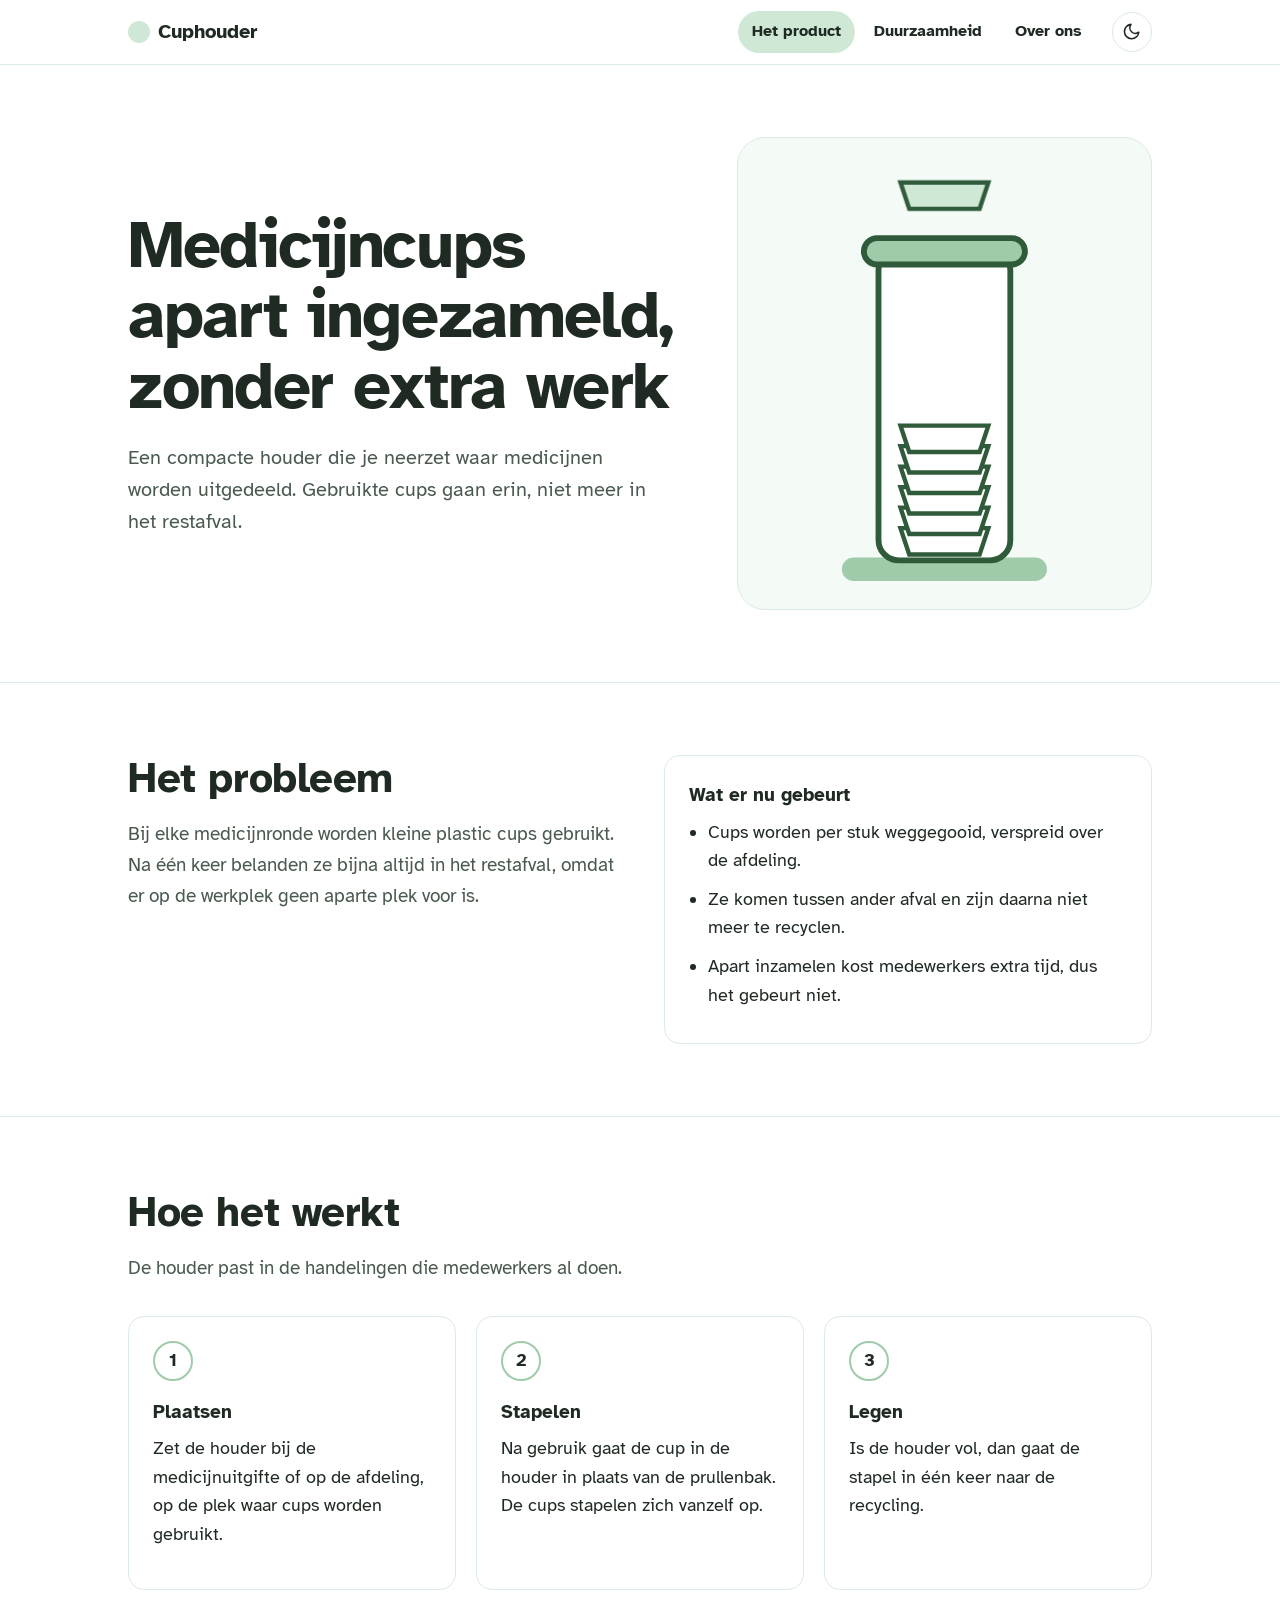
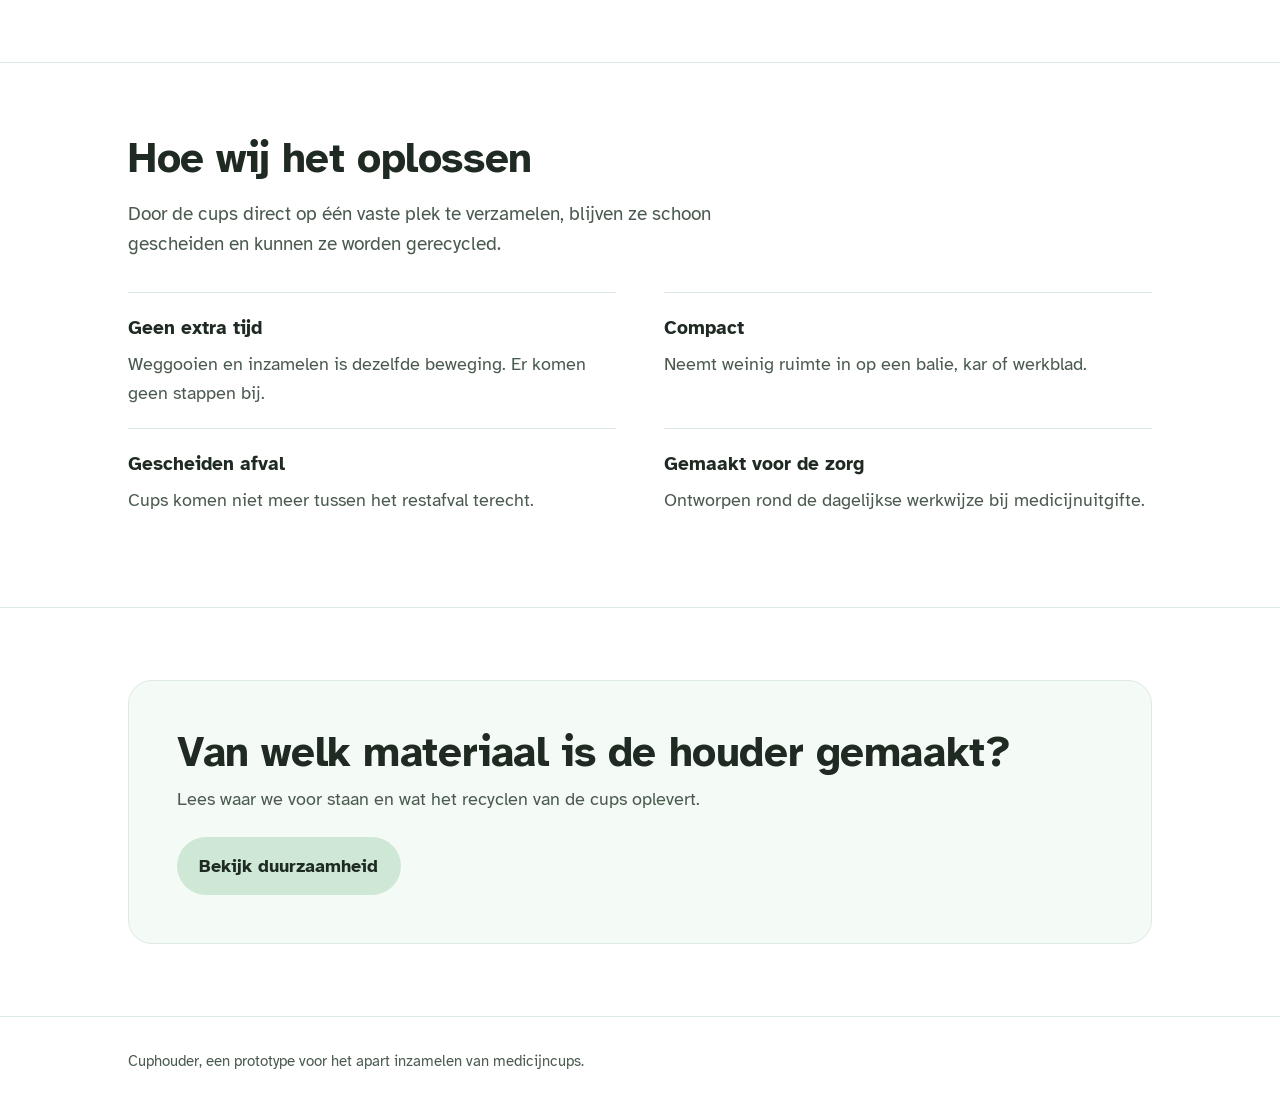
==== index.html @ b2f68a4e "eerste versie website" ====
<!DOCTYPE html>
<html lang="nl">
<head>
  <meta charset="utf-8">
  <meta name="viewport" content="width=device-width, initial-scale=1, viewport-fit=cover">
  <meta name="description" content="Medicijncups apart inzamelen met een compacte houder, zonder extra werk voor zorgmedewerkers.">
  <title>Het product – Cuphouder</title>
  <link rel="icon" href="data:image/svg+xml,<svg xmlns='http://www.w3.org/2000/svg' viewBox='0 0 100 100'><circle cx='50' cy='50' r='45' fill='%23CFE8D5'/></svg>">
  <link rel="preconnect" href="https://fonts.googleapis.com">
  <link rel="preconnect" href="https://fonts.gstatic.com" crossorigin>
  <link href="https://fonts.googleapis.com/css2?family=Atkinson+Hyperlegible:wght@400;700&display=swap" rel="stylesheet">
  <link rel="stylesheet" href="css/style.css">
  <script src="js/theme.js"></script>
</head>
<body>

<header>
  <div class="wrap bar">
    <a class="logo" href="index.html"><span aria-hidden="true"></span>Cuphouder</a>
    <nav id="hoofdmenu" aria-label="Hoofdmenu">
      <a href="index.html" aria-current="page">Het product</a>
      <a href="duurzaamheid.html">Duurzaamheid</a>
      <a href="over-ons.html">Over ons</a>
    </nav>
    <button class="mode" type="button" aria-label="Donkere modus aanzetten">
      <svg class="moon" viewBox="0 0 24 24" fill="none" stroke="currentColor" stroke-width="2" stroke-linecap="round" stroke-linejoin="round" aria-hidden="true"><path d="M21 12.8A9 9 0 1 1 11.2 3a7 7 0 0 0 9.8 9.8z"/></svg>
      <svg class="sun" viewBox="0 0 24 24" fill="none" stroke="currentColor" stroke-width="2" stroke-linecap="round" aria-hidden="true"><circle cx="12" cy="12" r="4.5"/><path d="M12 2v2M12 20v2M4.9 4.9l1.4 1.4M17.7 17.7l1.4 1.4M2 12h2M20 12h2M4.9 19.1l1.4-1.4M17.7 6.3l1.4-1.4"/></svg>
    </button>
    <button class="burger" type="button" aria-label="Menu openen" aria-expanded="false" aria-controls="hoofdmenu">
      <svg class="open" viewBox="0 0 24 24" fill="none" stroke="currentColor" stroke-width="2" stroke-linecap="round" aria-hidden="true"><path d="M4 7h16M4 12h16M4 17h16"/></svg>
      <svg class="close" viewBox="0 0 24 24" fill="none" stroke="currentColor" stroke-width="2" stroke-linecap="round" aria-hidden="true"><path d="M6 6l12 12M18 6L6 18"/></svg>
    </button>
  </div>
</header>

<main>
  <div class="hero">
    <div class="wrap">
      <div>
        <h1>Medicijncups apart ingezameld, zonder extra werk</h1>
        <p>Een compacte houder die je neerzet waar medicijnen worden uitgedeeld. Gebruikte cups gaan erin, niet meer in het restafval.</p>
      </div>
      <svg viewBox="0 0 260 300" role="img" aria-label="Illustratie van de cuphouder met gestapelde medicijncups">
        <rect x="60" y="270" width="140" height="16" rx="8" fill="#9FCBAA"/>
        <rect x="85" y="60" width="90" height="212" rx="14" fill="#fff" stroke="#2f5b3a" stroke-width="4"/>
        <rect x="75" y="52" width="110" height="18" rx="9" fill="#9FCBAA" stroke="#2f5b3a" stroke-width="4"/>
        <g fill="#fff" stroke="#2f5b3a" stroke-width="3">
          <path d="M100 250 h60 l-6 18 h-48 z"/>
          <path d="M100 236 h60 l-6 18 h-48 z"/>
          <path d="M100 222 h60 l-6 18 h-48 z"/>
          <path d="M100 208 h60 l-6 18 h-48 z"/>
          <path d="M100 194 h60 l-6 18 h-48 z"/>
          <path d="M100 180 h60 l-6 18 h-48 z"/>
        </g>
        <g class="drop" fill="#CFE8D5" stroke="#2f5b3a" stroke-width="3">
          <path d="M100 14 h60 l-6 18 h-48 z"/>
        </g>
      </svg>
    </div>
  </div>

  <section id="probleem">
    <div class="wrap split">
      <div>
        <h2>Het probleem</h2>
        <p class="lead">Bij elke medicijnronde worden kleine plastic cups gebruikt. Na één keer belanden ze bijna altijd in het restafval, omdat er op de werkplek geen aparte plek voor is.</p>
      </div>
      <div class="bin">
        <h3>Wat er nu gebeurt</h3>
        <ul>
          <li>Cups worden per stuk weggegooid, verspreid over de afdeling.</li>
          <li>Ze komen tussen ander afval en zijn daarna niet meer te recyclen.</li>
          <li>Apart inzamelen kost medewerkers extra tijd, dus het gebeurt niet.</li>
        </ul>
      </div>
    </div>
  </section>

  <section id="hoe-het-werkt">
    <div class="wrap">
      <h2>Hoe het werkt</h2>
      <p class="lead">De houder past in de handelingen die medewerkers al doen.</p>
      <ol class="steps">
        <li><div class="num">1</div><h3>Plaatsen</h3><p>Zet de houder bij de medicijnuitgifte of op de afdeling, op de plek waar cups worden gebruikt.</p></li>
        <li><div class="num">2</div><h3>Stapelen</h3><p>Na gebruik gaat de cup in de houder in plaats van de prullenbak. De cups stapelen zich vanzelf op.</p></li>
        <li><div class="num">3</div><h3>Legen</h3><p>Is de houder vol, dan gaat de stapel in één keer naar de recycling.</p></li>
      </ol>
    </div>
  </section>

  <section id="oplossing">
    <div class="wrap">
      <h2>Hoe wij het oplossen</h2>
      <p class="lead">Door de cups direct op één vaste plek te verzamelen, blijven ze schoon gescheiden en kunnen ze worden gerecycled.</p>
      <div class="benefits">
        <div><h3>Geen extra tijd</h3><p>Weggooien en inzamelen is dezelfde beweging. Er komen geen stappen bij.</p></div>
        <div><h3>Compact</h3><p>Neemt weinig ruimte in op een balie, kar of werkblad.</p></div>
        <div><h3>Gescheiden afval</h3><p>Cups komen niet meer tussen het restafval terecht.</p></div>
        <div><h3>Gemaakt voor de zorg</h3><p>Ontworpen rond de dagelijkse werkwijze bij medicijnuitgifte.</p></div>
      </div>
    </div>
  </section>

  <section>
    <div class="wrap">
      <div class="cta-box">
        <h2>Van welk materiaal is de houder gemaakt?</h2>
        <p>Lees waar we voor staan en wat het recyclen van de cups oplevert.</p>
        <a class="btn" href="duurzaamheid.html">Bekijk duurzaamheid</a>
      </div>
    </div>
  </section>
</main>

<footer>
  <div class="wrap">Cuphouder, een prototype voor het apart inzamelen van medicijncups.</div>
</footer>

<script src="js/main.js" defer></script>
</body>
</html>
---- css/style.css ----
/* ==========================================================
   Cuphouder – stylesheet
   ========================================================== */

:root{
  --green:#CFE8D5; --green-deep:#9FCBAA; --soft:#F4FAF5;
  --bg:#FFFFFF; --text:#1f2a22; --muted:#4a5a4e; --line:#DCEBDF; --panel:#FFFFFF;
  color-scheme:light;
  box-sizing:border-box;
  padding-top:env(safe-area-inset-top,0px);
  padding-bottom:env(safe-area-inset-bottom,0px);
}
:root[data-mode="dark"]{color-scheme:dark;--bg:#141816;--text:#EEF3EF;--muted:#b5c2b8;--line:#2c3a30;--panel:#1b211d;--soft:#1b211d}
*,*::before,*::after{box-sizing:inherit}
html{scroll-padding-top:env(safe-area-inset-top,0px);-webkit-text-size-adjust:100%}
body{margin:0;background:var(--bg);color:var(--text);
  font-family:"Atkinson Hyperlegible",system-ui,-apple-system,"Segoe UI",Arial,sans-serif;
  font-size:clamp(1rem,.95rem + .3vw,1.125rem);line-height:1.6}
h1,h2,h3{hyphens:auto;overflow-wrap:break-word}
img,svg{max-width:100%}
a{color:inherit}
:focus-visible{outline:3px solid var(--green-deep);outline-offset:3px;border-radius:6px}
.wrap{max-width:68rem;margin:0 auto;padding:0 clamp(1rem,4vw,2rem)}

/* header */
header{position:sticky;top:env(safe-area-inset-top,0px);z-index:5;background:var(--bg);border-bottom:1px solid var(--line)}
.bar{display:flex;align-items:center;justify-content:space-between;gap:1rem;min-height:4rem}
.logo{font-weight:700;font-size:1.25rem;text-decoration:none;display:flex;align-items:center;gap:.5rem;white-space:nowrap}
.logo span{display:inline-block;width:1.4rem;height:1.4rem;border-radius:50%;background:var(--green)}
nav{display:flex;gap:.25rem}
nav a{text-decoration:none;padding:.5rem .9rem;border-radius:999px;font-weight:700;font-size:1rem;white-space:nowrap}
nav a:hover{background:var(--soft)}
nav a[aria-current="page"]{background:var(--green);color:#1f2a22}
.mode{flex:none;width:2.5rem;height:2.5rem;border-radius:50%;border:1px solid var(--line);background:var(--bg);color:var(--text);display:grid;place-items:center;cursor:pointer;padding:0}
.mode:hover{background:var(--soft)}
.mode svg{width:1.2rem;height:1.2rem}
.mode .sun{display:none}
:root[data-mode="dark"] .mode .sun{display:block}
:root[data-mode="dark"] .mode .moon{display:none}
nav{margin-left:auto}

/* hero: wit, groen als accent */
.hero{background:var(--bg);border-bottom:1px solid var(--line)}
.hero .wrap{display:grid;grid-template-columns:1.15fr .85fr;gap:clamp(1.5rem,4vw,3rem);align-items:center;padding-top:clamp(2.5rem,6vw,4.5rem);padding-bottom:clamp(2.5rem,6vw,4.5rem)}
.hero h1{font-size:clamp(2.1rem,5.5vw,4.2rem);line-height:1.05;margin:0 0 1.25rem;letter-spacing:-.02em;max-width:14ch}
.hero p{max-width:34rem;margin:0;font-size:clamp(1.05rem,1rem + .4vw,1.25rem);color:var(--muted)}
.hero .hero-simple{grid-template-columns:1fr}
.hero svg{display:block;width:100%;height:auto;background:var(--soft);border:1px solid var(--line);border-radius:1.75rem;padding:1.5rem 1rem .5rem}

section{padding:clamp(3rem,7vw,4.5rem) 0}
section + section{border-top:1px solid var(--line)}
h2{font-size:clamp(1.6rem,3.5vw,2.6rem);line-height:1.15;margin:0 0 1rem;letter-spacing:-.01em}
h3{font-size:1.2rem;margin:0 0 .4rem}
p{margin:0 0 1rem}
.lead{max-width:40rem;color:var(--muted);font-size:clamp(1.05rem,1rem + .3vw,1.2rem)}

/* probleem */
.split{display:grid;grid-template-columns:1fr 1fr;gap:clamp(1.5rem,4vw,3rem);align-items:start}
.bin{border:1px solid var(--line);border-radius:1rem;padding:1.5rem;background:var(--panel)}
.bin ul{margin:0;padding-left:1.2rem}
.bin li{margin-bottom:.6rem}

/* stappen */
.steps{list-style:none;margin:2rem 0 0;padding:0;display:grid;grid-template-columns:repeat(3,1fr);gap:1.25rem}
.steps li{padding:1.5rem;border:1px solid var(--line);border-radius:1rem;background:var(--panel)}
.num{display:inline-grid;place-items:center;width:2.5rem;height:2.5rem;border-radius:50%;background:var(--bg);border:2px solid var(--green-deep);color:var(--text);font-weight:700;margin-bottom:1rem}

/* voordelen */
.benefits{display:grid;grid-template-columns:repeat(2,1fr);gap:0 3rem;margin-top:2rem}
.benefits div{padding:1.25rem 0;border-top:1px solid var(--line)}
.benefits p{color:var(--muted);margin:0}

.cta-box{background:var(--soft);border:1px solid var(--line);color:var(--text);border-radius:1.5rem;padding:clamp(1.75rem,5vw,3rem)}
.cta-box h2{margin-bottom:.5rem}
.cta-box p{color:var(--muted);max-width:36rem}
.btn{display:inline-block;background:var(--green);color:#1f2a22;text-decoration:none;font-weight:700;padding:.9rem 1.4rem;border-radius:999px;margin-top:.5rem}

/* duurzaamheid */
.stats{display:grid;grid-template-columns:repeat(3,1fr);gap:1.25rem;margin-top:2rem}
.stat{border:1px solid var(--line);border-radius:1rem;padding:1.5rem;background:var(--panel)}
.stat b{display:block;font-size:clamp(1.8rem,4vw,2.4rem);line-height:1.1;margin-bottom:.3rem}
.stat span{color:var(--muted)}
.todo{background:#fff6c7;color:#1f2a22;padding:0 .3rem;border-radius:4px}
.photo{border:2px dashed var(--green-deep);border-radius:1rem;min-height:clamp(12rem,30vw,16rem);display:grid;place-items:center;color:var(--muted);background:var(--soft);text-align:center;padding:1rem}

/* over ons */
.team{display:grid;grid-template-columns:repeat(auto-fill,minmax(min(100%,12rem),1fr));gap:1.25rem;margin-top:2rem}
.member{background:var(--panel);border:1px solid var(--line);border-radius:1rem;padding:1.5rem;text-align:center}
.avatar{width:4.5rem;height:4.5rem;border-radius:50%;background:var(--soft);border:2px solid var(--green-deep);display:grid;place-items:center;font-weight:700;font-size:1.5rem;color:var(--text);margin:0 auto 1rem}
.member h3{margin:0}
.member p{margin:.2rem 0 0;color:var(--muted)}

footer{padding:2rem 0;font-size:.95rem;color:var(--muted);border-top:1px solid var(--line)}

/* tablet (iPad) */
@media (max-width:1024px){
  .stats{grid-template-columns:repeat(3,1fr)}
  .benefits{gap:0 2rem}
}
/* tablet staand en kleiner */
@media (max-width:820px){
  .hero .wrap,.split{grid-template-columns:1fr}
  .hero svg{max-width:300px}
  .steps{grid-template-columns:1fr}
  .stats{grid-template-columns:1fr 1fr}
}
/* telefoon */
.burger{display:none}
@media (max-width:760px){
  .bar{flex-wrap:wrap;gap:0 .5rem}
  .mode{margin-left:auto}
  .burger{display:grid;flex:none;width:2.5rem;height:2.5rem;border-radius:50%;border:1px solid var(--line);background:var(--bg);color:var(--text);place-items:center;cursor:pointer;padding:0}
  .burger svg{width:1.3rem;height:1.3rem}
  .burger .close{display:none}
  .burger[aria-expanded="true"] .open{display:none}
  .burger[aria-expanded="true"] .close{display:block}
  nav{order:3;width:100%;margin:0;flex-direction:column;gap:.25rem;padding:.5rem 0 1rem;display:none}
  nav.is-open{display:flex}
  nav a{padding:.8rem 1rem;border-radius:.75rem;font-size:1.05rem}
}
@media (max-width:600px){
  .benefits,.stats{grid-template-columns:1fr}
  .hero svg{max-width:240px;margin:0 auto}
  .btn{display:block;text-align:center}
}
@media (prefers-reduced-motion:no-preference){
  .drop{animation:drop 2.4s ease-in 0.4s 1 both}
  @keyframes drop{0%{transform:translateY(-40px);opacity:0}30%{opacity:1}100%{transform:translateY(0);opacity:1}}
}
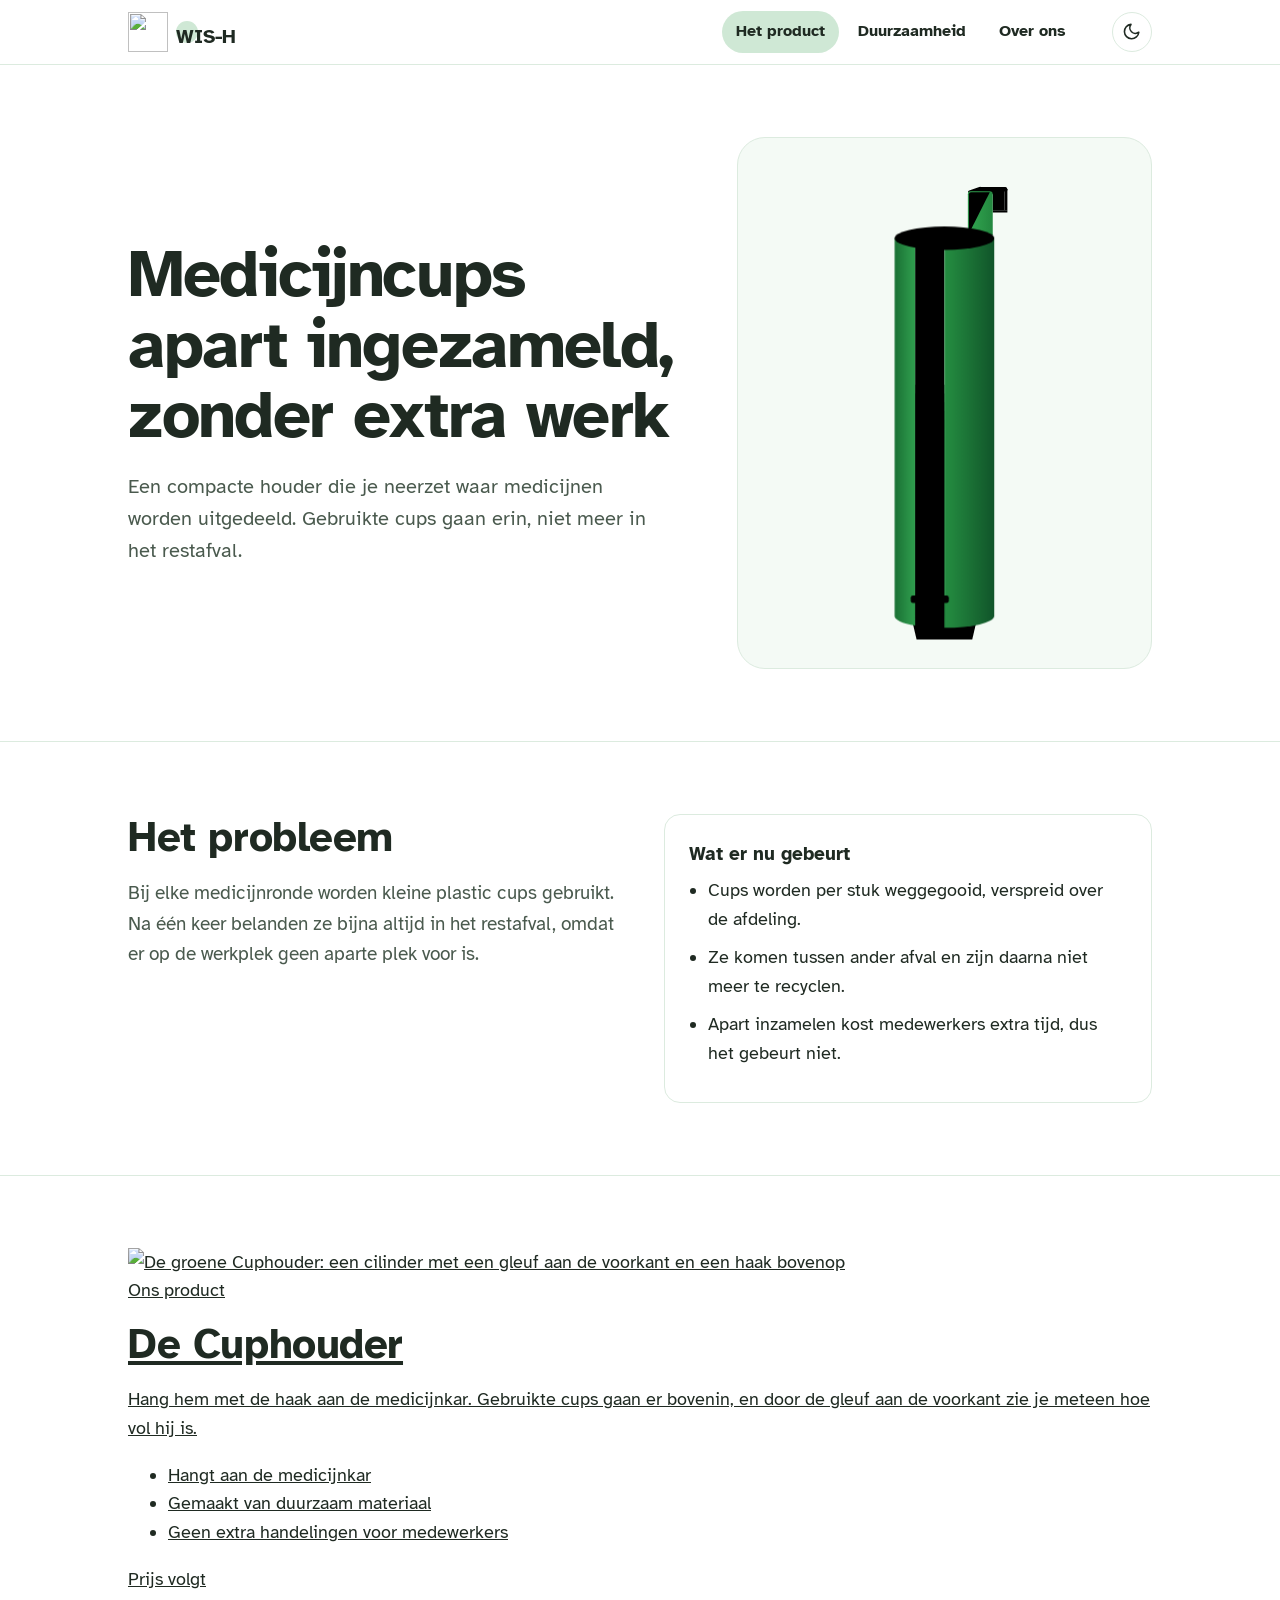
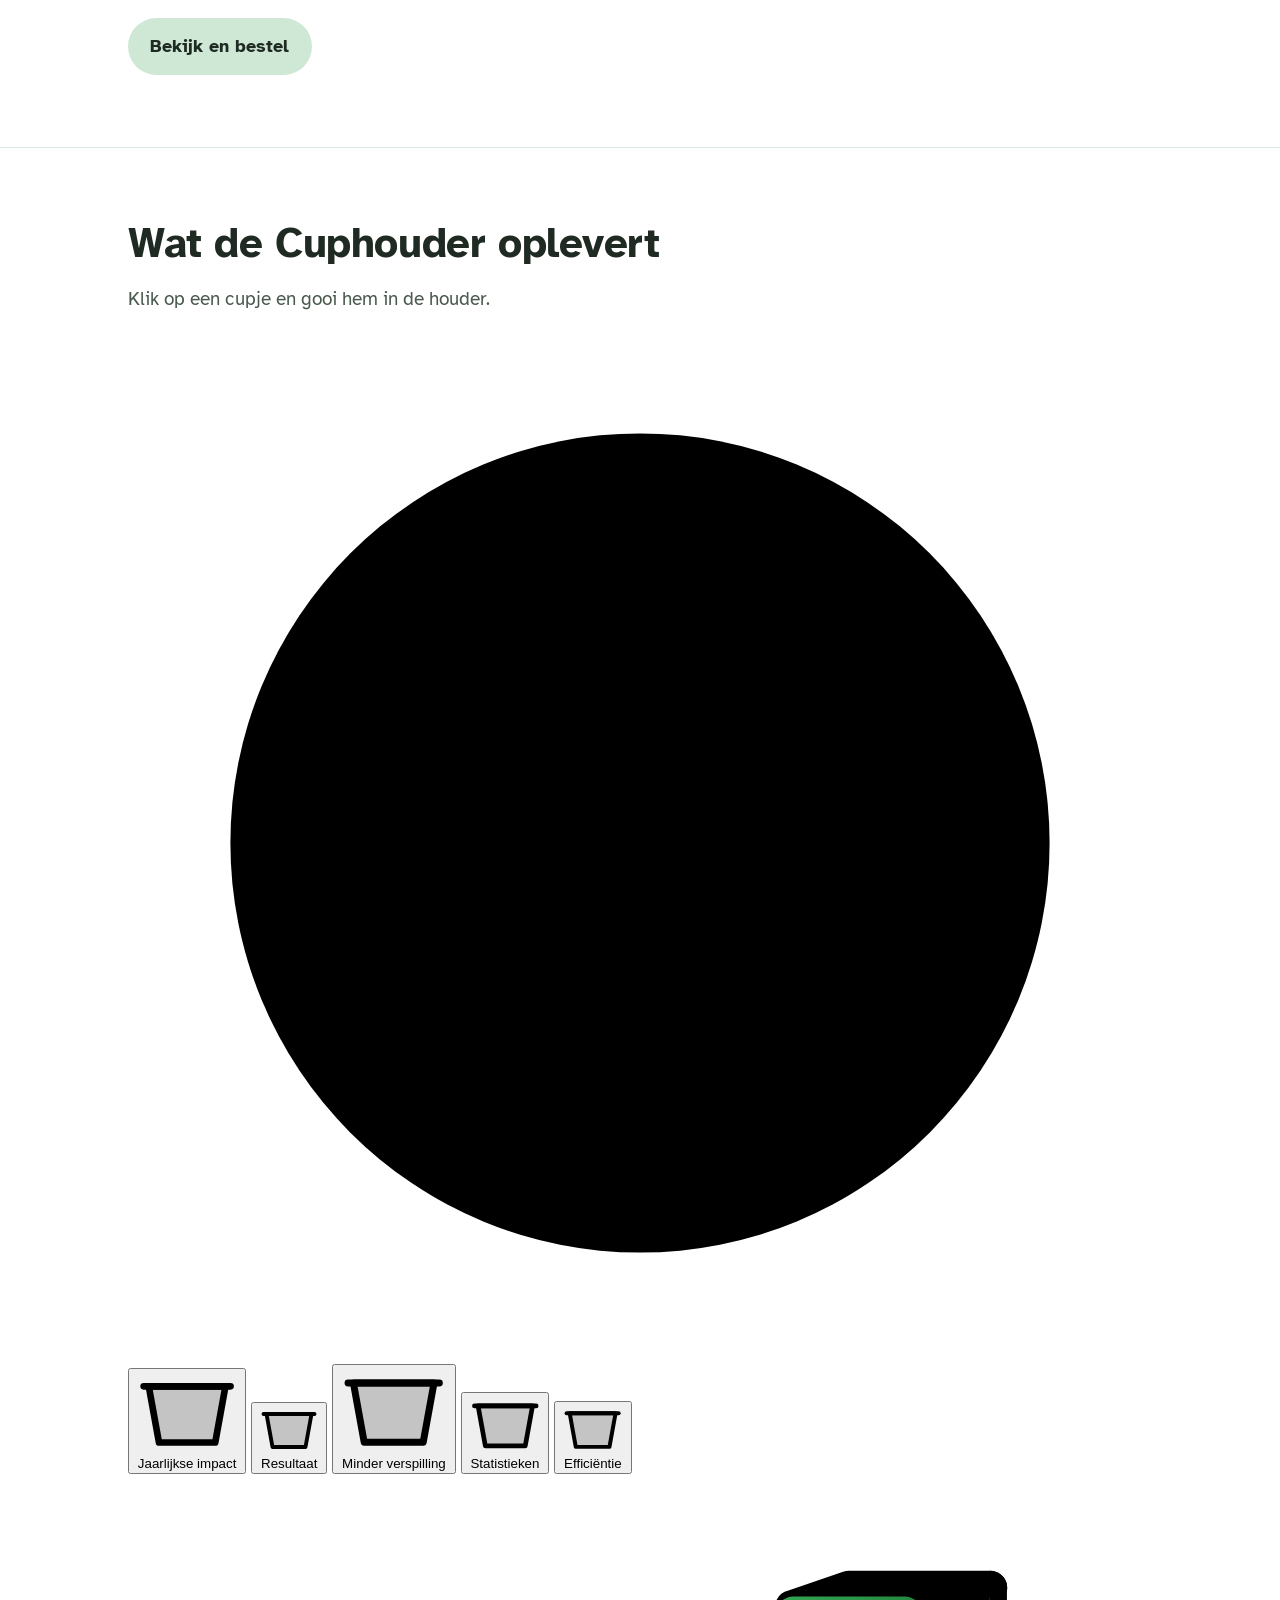
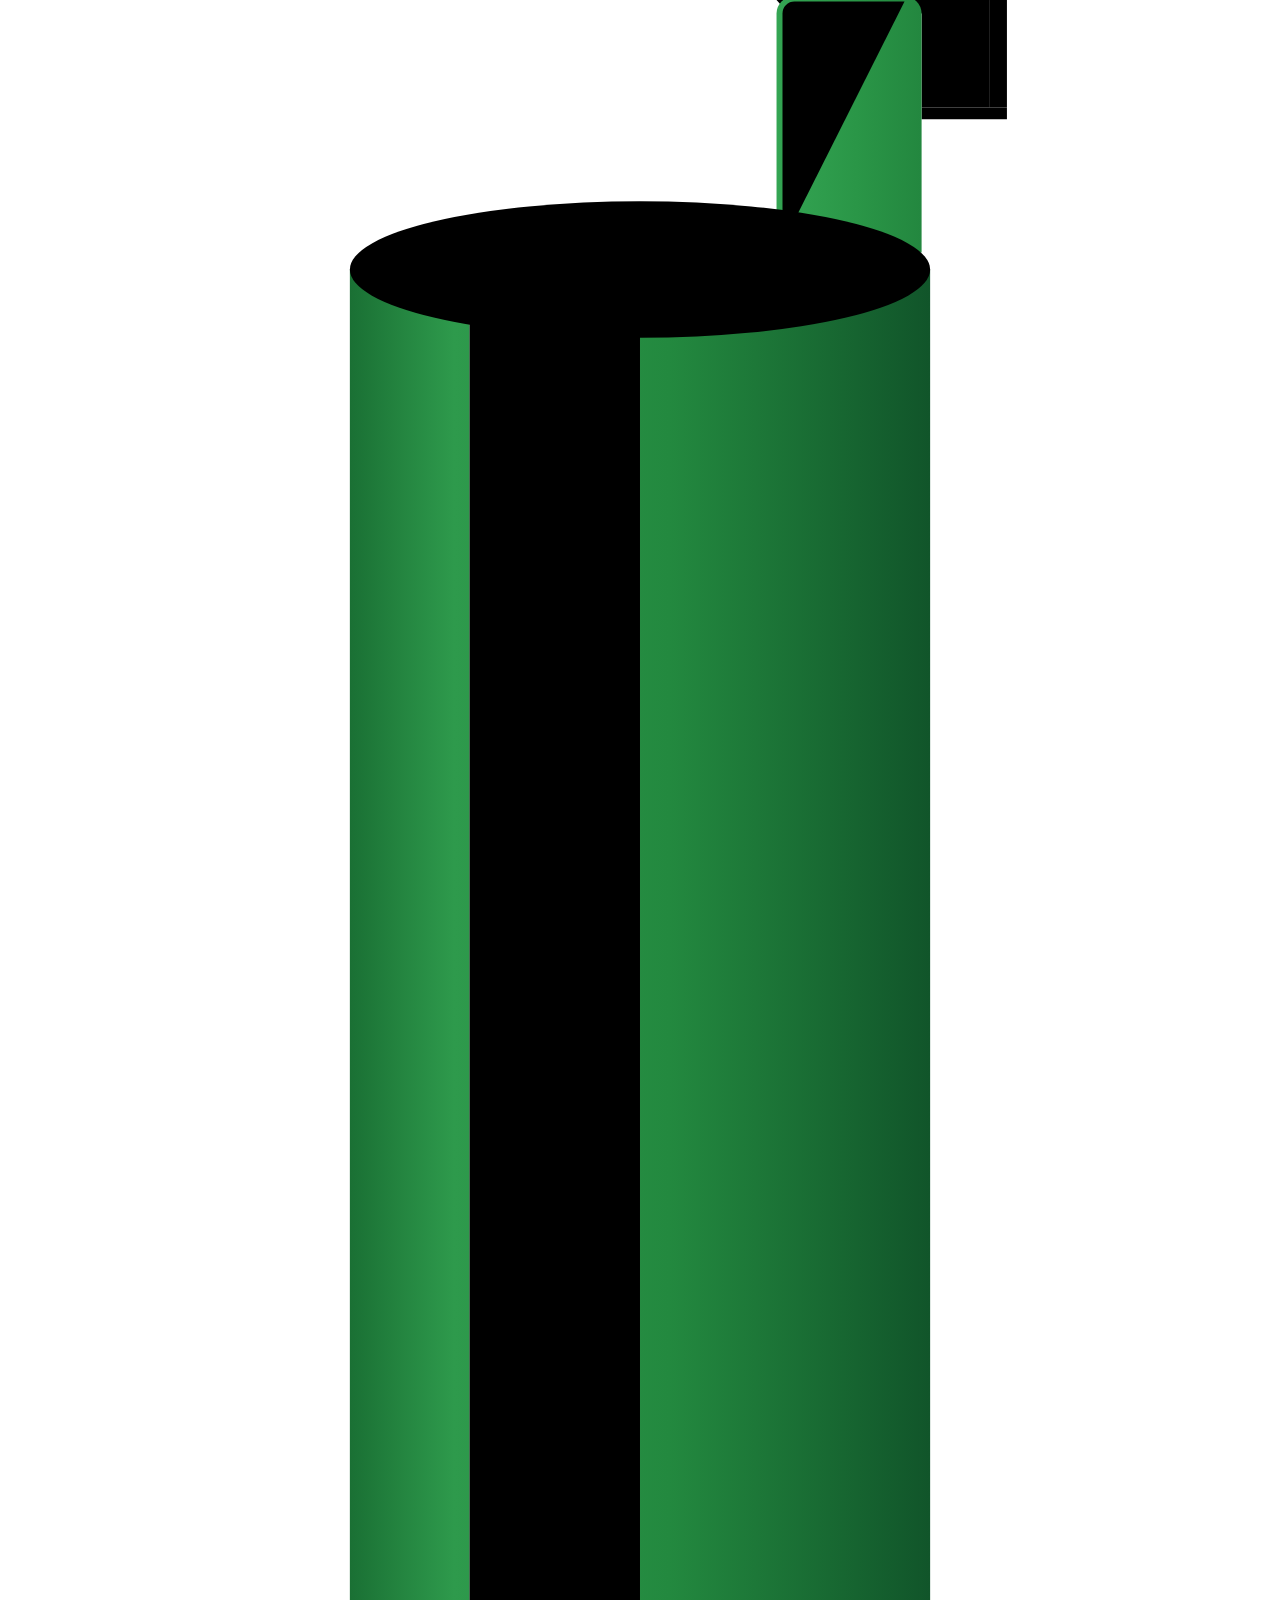
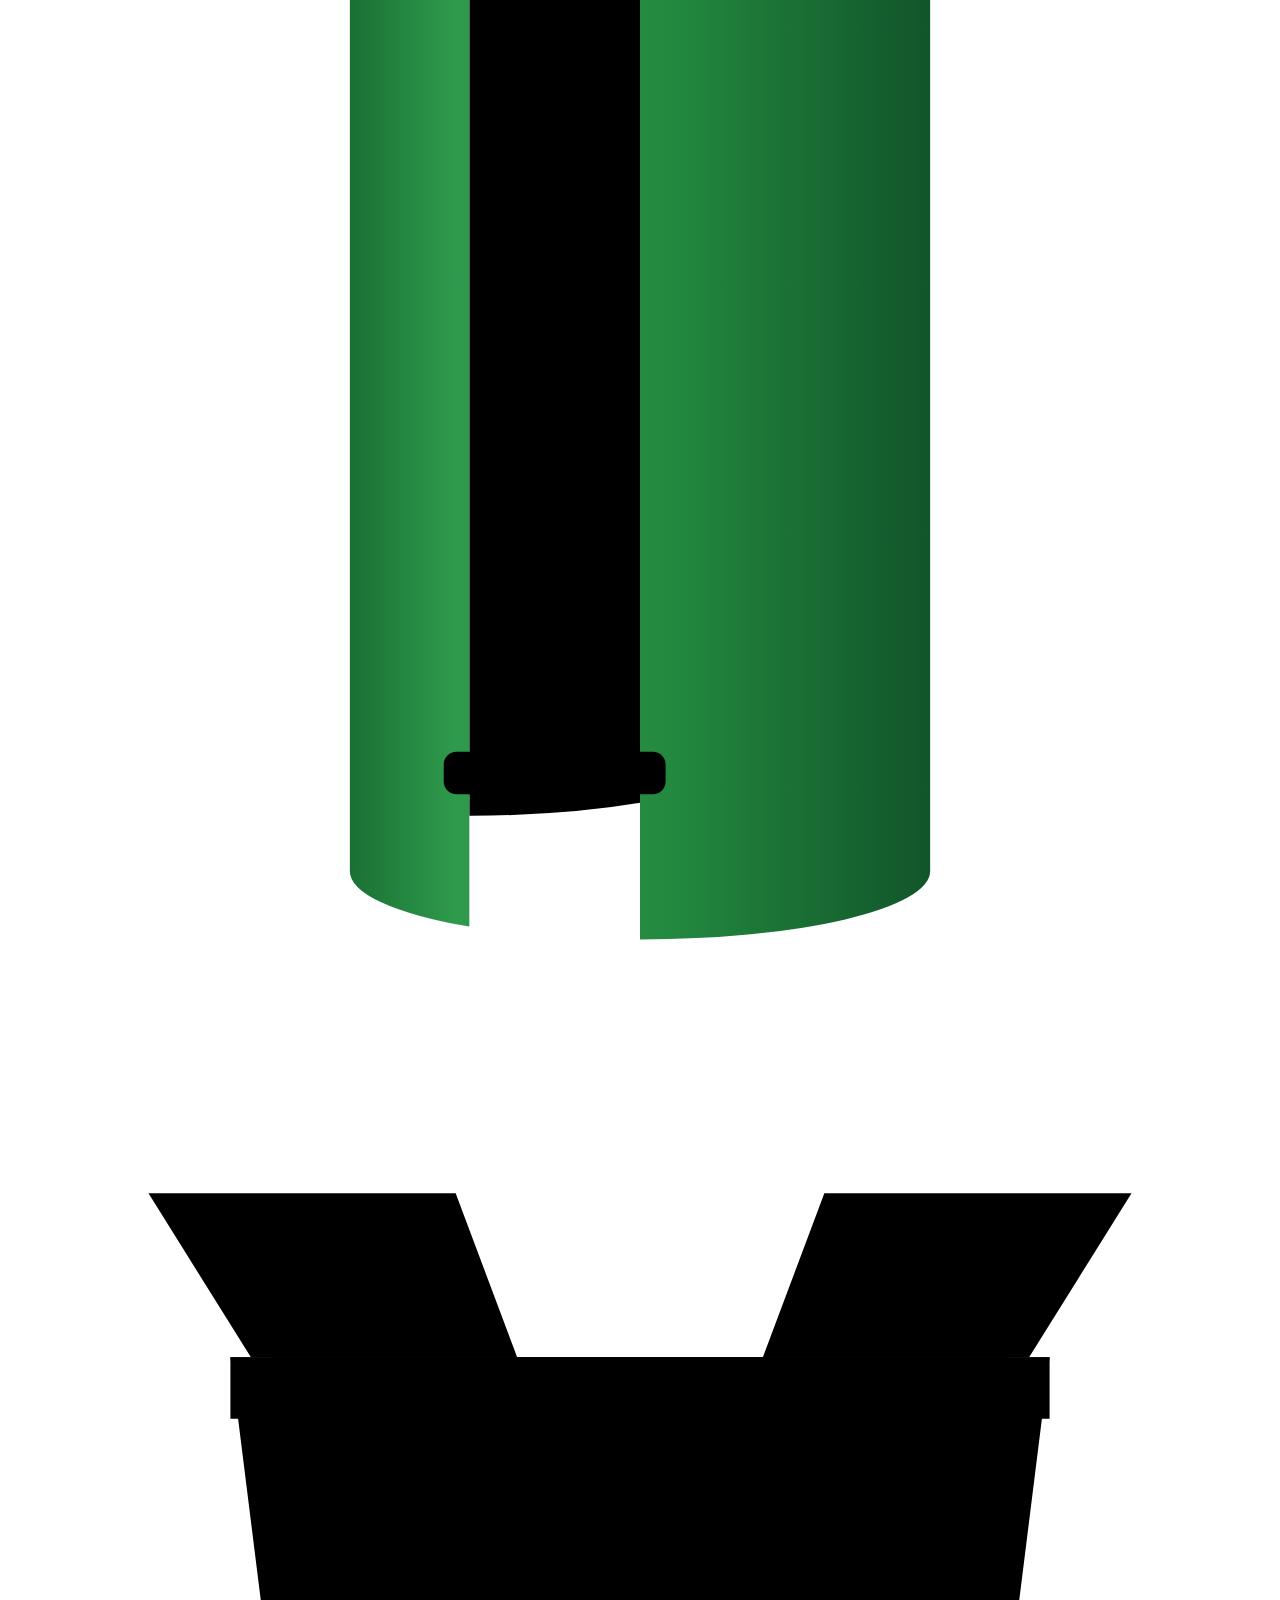
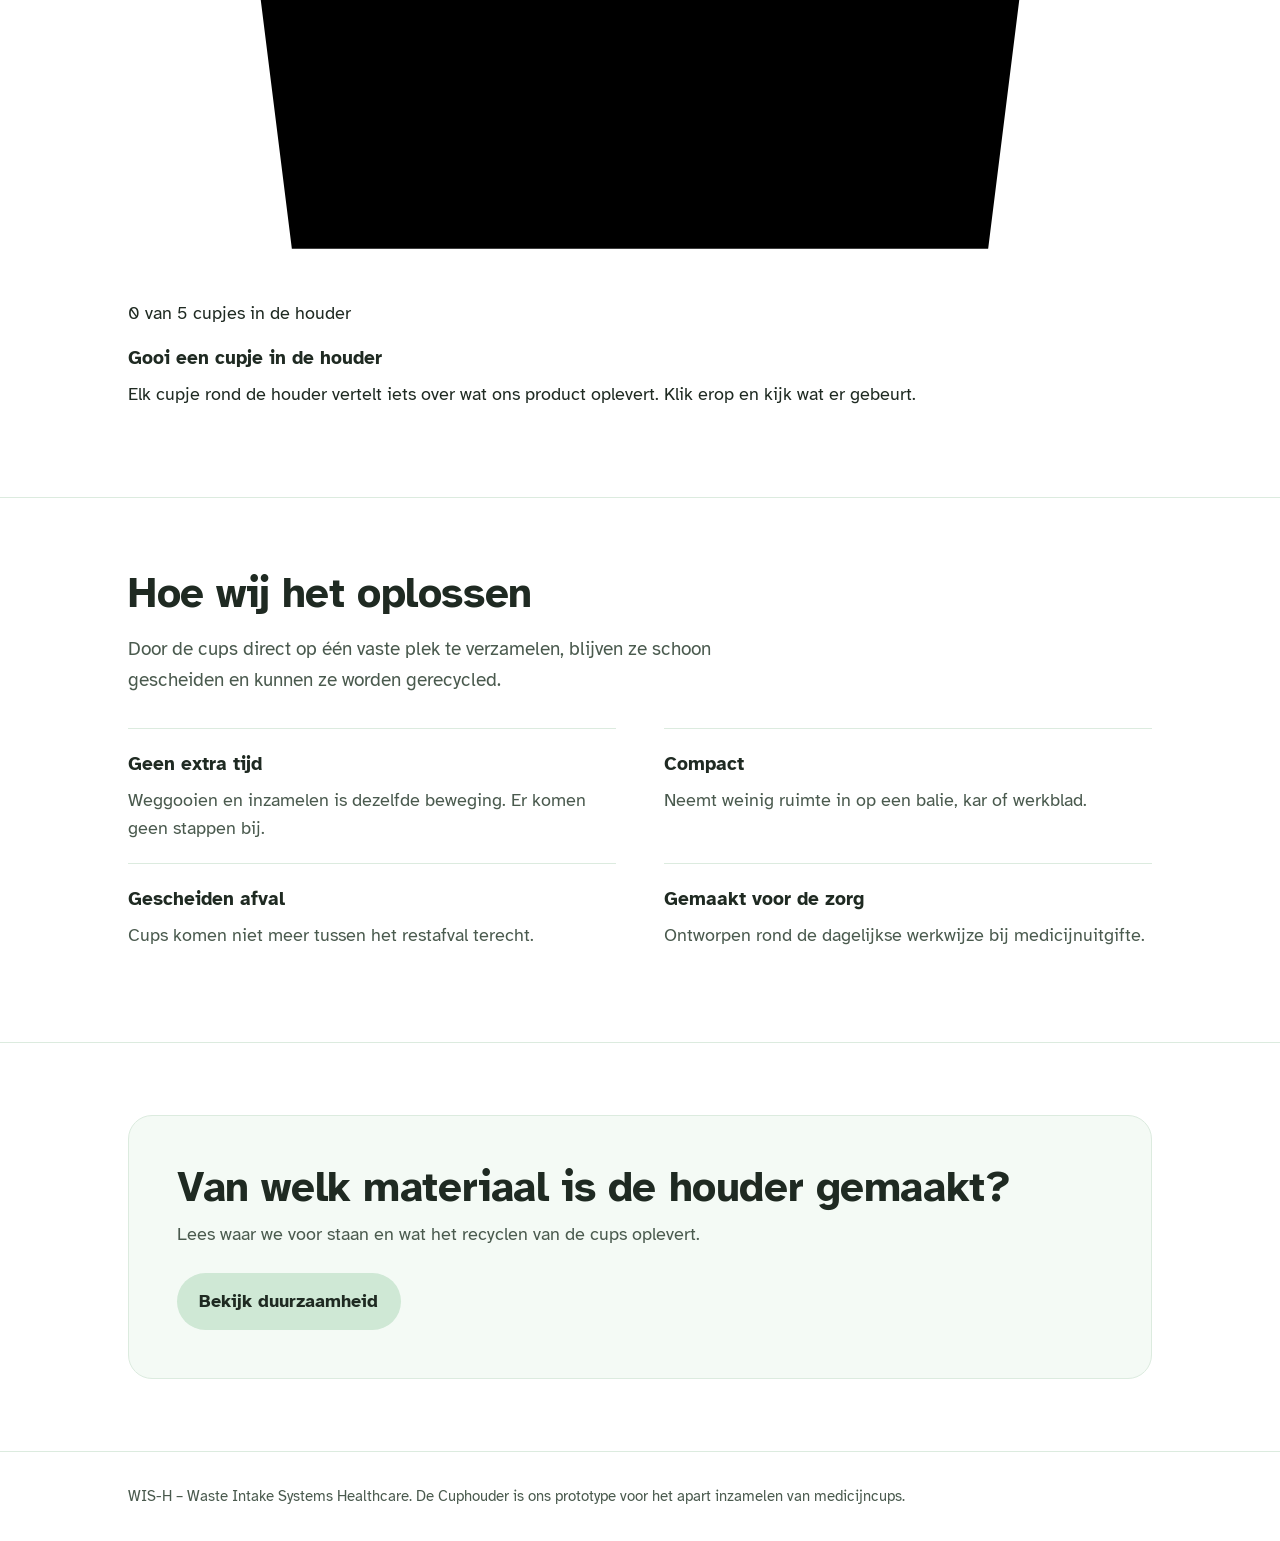
==== commit 83fdb3c2: "asddsadsadasdas" ====
--- a/index.html
+++ b/index.html
@@ -4,8 +4,9 @@
   <meta charset="utf-8">
   <meta name="viewport" content="width=device-width, initial-scale=1, viewport-fit=cover">
   <meta name="description" content="Medicijncups apart inzamelen met een compacte houder, zonder extra werk voor zorgmedewerkers.">
-  <title>Het product – Cuphouder</title>
-  <link rel="icon" href="data:image/svg+xml,<svg xmlns='http://www.w3.org/2000/svg' viewBox='0 0 100 100'><circle cx='50' cy='50' r='45' fill='%23CFE8D5'/></svg>">
+  <title>Het product – WIS-H</title>
+  <link rel="icon" type="image/png" href="assets/img/favicon.png">
+  <link rel="apple-touch-icon" href="assets/img/apple-touch-icon.png">
   <link rel="preconnect" href="https://fonts.googleapis.com">
   <link rel="preconnect" href="https://fonts.gstatic.com" crossorigin>
   <link href="https://fonts.googleapis.com/css2?family=Atkinson+Hyperlegible:wght@400;700&display=swap" rel="stylesheet">
@@ -16,12 +17,19 @@
 
 <header>
   <div class="wrap bar">
-    <a class="logo" href="index.html"><span aria-hidden="true"></span>Cuphouder</a>
+    <a class="logo" href="index.html" aria-label="WIS-H, naar de homepagina">
+      <img src="assets/img/wish-icon.png" alt="" width="40" height="40">
+      <span class="logo-text">WIS-H</span>
+    </a>
     <nav id="hoofdmenu" aria-label="Hoofdmenu">
       <a href="index.html" aria-current="page">Het product</a>
       <a href="duurzaamheid.html">Duurzaamheid</a>
       <a href="over-ons.html">Over ons</a>
     </nav>
+    <a class="cart-link" href="winkelmandje.html" aria-label="Winkelmandje, 0 producten">
+      <svg viewBox="0 0 24 24" fill="none" stroke="currentColor" stroke-width="2" stroke-linecap="round" stroke-linejoin="round" aria-hidden="true"><path d="M6 7h12l-1 13H7z"/><path d="M9 7V6a3 3 0 0 1 6 0v1"/></svg>
+      <span class="cart-count" hidden>0</span>
+    </a>
     <button class="mode" type="button" aria-label="Donkere modus aanzetten">
       <svg class="moon" viewBox="0 0 24 24" fill="none" stroke="currentColor" stroke-width="2" stroke-linecap="round" stroke-linejoin="round" aria-hidden="true"><path d="M21 12.8A9 9 0 1 1 11.2 3a7 7 0 0 0 9.8 9.8z"/></svg>
       <svg class="sun" viewBox="0 0 24 24" fill="none" stroke="currentColor" stroke-width="2" stroke-linecap="round" aria-hidden="true"><circle cx="12" cy="12" r="4.5"/><path d="M12 2v2M12 20v2M4.9 4.9l1.4 1.4M17.7 17.7l1.4 1.4M2 12h2M20 12h2M4.9 19.1l1.4-1.4M17.7 6.3l1.4-1.4"/></svg>
@@ -40,20 +48,35 @@
         <h1>Medicijncups apart ingezameld, zonder extra werk</h1>
         <p>Een compacte houder die je neerzet waar medicijnen worden uitgedeeld. Gebruikte cups gaan erin, niet meer in het restafval.</p>
       </div>
-      <svg viewBox="0 0 260 300" role="img" aria-label="Illustratie van de cuphouder met gestapelde medicijncups">
-        <rect x="60" y="270" width="140" height="16" rx="8" fill="#9FCBAA"/>
-        <rect x="85" y="60" width="90" height="212" rx="14" fill="#fff" stroke="#2f5b3a" stroke-width="4"/>
-        <rect x="75" y="52" width="110" height="18" rx="9" fill="#9FCBAA" stroke="#2f5b3a" stroke-width="4"/>
-        <g fill="#fff" stroke="#2f5b3a" stroke-width="3">
-          <path d="M100 250 h60 l-6 18 h-48 z"/>
-          <path d="M100 236 h60 l-6 18 h-48 z"/>
-          <path d="M100 222 h60 l-6 18 h-48 z"/>
-          <path d="M100 208 h60 l-6 18 h-48 z"/>
-          <path d="M100 194 h60 l-6 18 h-48 z"/>
-          <path d="M100 180 h60 l-6 18 h-48 z"/>
-        </g>
-        <g class="drop" fill="#CFE8D5" stroke="#2f5b3a" stroke-width="3">
-          <path d="M100 14 h60 l-6 18 h-48 z"/>
+      <svg viewBox="0 0 260 340" role="img" aria-label="De Cuphouder: een groene cilinder met een haak, open boven- en onderkant en een gleuf aan de voorkant waardoor je de gestapelde medicijncups ziet">
+        <g transform="translate(70 30)">
+          <defs>
+            <linearGradient id="hh-body" gradientUnits="userSpaceOnUse" x1="26" x2="94">
+              <stop offset="0" stop-color="#1A7034"/><stop offset=".18" stop-color="#2E9A4C"/>
+              <stop offset=".55" stop-color="#23893F"/><stop offset="1" stop-color="#11552A"/>
+            </linearGradient>
+            <linearGradient id="hh-hf" gradientUnits="userSpaceOnUse" x1="76" x2="93">
+              <stop offset="0" stop-color="#34A553"/><stop offset=".55" stop-color="#2A9647"/><stop offset="1" stop-color="#23873F"/>
+            </linearGradient>
+            <clipPath id="hh-slot"><rect x="40" y="22" width="20" height="270"/><rect x="20" y="270" width="80" height="40"/></clipPath>
+          </defs>
+          <g class="hp-hook">
+            <path class="hp-hook-inner" d="M93 -9.5L101 -12.5V3H93z"/>
+            <path class="hp-hook-back" d="M101 -13a2 2 0 0 1 2 1.6V3h-2z"/>
+            <path class="hp-hook-edge" d="M93 3H103v1.4H93z"/>
+            <path class="hp-hook-top" d="M76 -9.6a2 2 0 0 1 1.4-1.1l6.4 -2.2a2 2 0 0 1 1-.1H101a2 2 0 0 1 2 2.4l-6.4 2.2a2 2 0 0 1-1.6.4H77.4z"/>
+            <path d="M76 -8a2 2 0 0 1 2-2h13a2 2 0 0 1 2 2V20H76z" fill="url(#hh-hf)"/>
+            <path class="hp-hook-shine" d="M76.7 19V-8a1.4 1.4 0 0 1 1.4-1.4H91"/>
+          </g>
+          <path class="hp-slot" d="M40 22H60V272.0A34 8 0 0 1 40 273.5z"/>
+          <g class="hp-stack" clip-path="url(#hh-slot)"><path class="hp-cup" d="M34 266h52l-7 30h-38z"/><path class="hp-cup" d="M34 260h52l-7 30h-38z"/><path class="hp-cup" d="M34 254h52l-7 30h-38z"/><path class="hp-cup" d="M34 248h52l-7 30h-38z"/><path class="hp-cup" d="M34 242h52l-7 30h-38z"/><path class="hp-cup" d="M34 236h52l-7 30h-38z"/><path class="hp-cup" d="M34 230h52l-7 30h-38z"/><path class="hp-cup" d="M34 224h52l-7 30h-38z"/><path class="hp-cup" d="M34 218h52l-7 30h-38z"/><path class="hp-cup" d="M34 212h52l-7 30h-38z"/><path class="hp-cup" d="M34 206h52l-7 30h-38z"/><path class="hp-cup" d="M34 200h52l-7 30h-38z"/><path class="hp-cup" d="M34 194h52l-7 30h-38z"/><path class="hp-cup" d="M34 188h52l-7 30h-38z"/><path class="hp-cup" d="M34 182h52l-7 30h-38z"/><path class="hp-cup" d="M34 176h52l-7 30h-38z"/><path class="hp-cup" d="M34 170h52l-7 30h-38z"/><path class="hp-cup" d="M34 164h52l-7 30h-38z"/><path class="hp-cup" d="M34 158h52l-7 30h-38z"/><path class="hp-cup" d="M34 152h52l-7 30h-38z"/><path class="hp-cup" d="M34 146h52l-7 30h-38z"/><path class="hp-cup" d="M34 140h52l-7 30h-38z"/><path class="hp-cup" d="M34 134h52l-7 30h-38z"/><path class="hp-cup" d="M34 128h52l-7 30h-38z"/><path class="hp-cup drop" d="M34 122h52l-7 30h-38z"/></g>
+          <path d="M26 22V280A34 8 0 0 0 40 286.5V22z" fill="url(#hh-body)"/>
+          <path d="M94 22V280A34 8 0 0 1 60 288.0V22z" fill="url(#hh-body)"/>
+          <path class="hp-lip" d="M40 26V286.5M60 26V288.0"/>
+          <rect class="hp-tab" x="37" y="266" width="8" height="5" rx="1.5"/>
+          <rect class="hp-tab" x="55" y="266" width="8" height="5" rx="1.5"/>
+          <ellipse class="hp-rim" cx="60" cy="22" rx="34" ry="8"/>
+          <ellipse class="hp-mouth" cx="60" cy="22" rx="29" ry="5.5"/>
         </g>
       </svg>
     </div>
@@ -76,15 +99,161 @@
     </div>
   </section>
 
-  <section id="hoe-het-werkt">
-    <div class="wrap">
-      <h2>Hoe het werkt</h2>
-      <p class="lead">De houder past in de handelingen die medewerkers al doen.</p>
-      <ol class="steps">
-        <li><div class="num">1</div><h3>Plaatsen</h3><p>Zet de houder bij de medicijnuitgifte of op de afdeling, op de plek waar cups worden gebruikt.</p></li>
-        <li><div class="num">2</div><h3>Stapelen</h3><p>Na gebruik gaat de cup in de houder in plaats van de prullenbak. De cups stapelen zich vanzelf op.</p></li>
-        <li><div class="num">3</div><h3>Legen</h3><p>Is de houder vol, dan gaat de stapel in één keer naar de recycling.</p></li>
-      </ol>
+  <section id="product" class="product-teaser">
+    <div class="wrap">
+      <a class="teaser-card" href="product.html">
+        <div class="teaser-img">
+          <img src="assets/img/product/cuphouder-vooraanzicht.jpg" alt="De groene Cuphouder: een cilinder met een gleuf aan de voorkant en een haak bovenop" width="424" height="1036" loading="lazy">
+        </div>
+        <div class="teaser-body">
+          <p class="eyebrow">Ons product</p>
+          <h2>De Cuphouder</h2>
+          <p>Hang hem met de haak aan de medicijnkar. Gebruikte cups gaan er bovenin, en door de gleuf aan de voorkant zie je meteen hoe vol hij is.</p>
+          <ul class="teaser-points">
+            <li>Hangt aan de medicijnkar</li>
+            <li>Gemaakt van duurzaam materiaal</li>
+            <li>Geen extra handelingen voor medewerkers</li>
+          </ul>
+          <p class="teaser-price" data-prijs="cuphouder">Prijs volgt</p>
+          <span class="btn">Bekijk en bestel</span>
+        </div>
+      </a>
+    </div>
+  </section>
+
+  <section id="impact" class="orbit-section">
+    <div class="wrap">
+      <h2>Wat de Cuphouder oplevert</h2>
+      <p class="lead">Klik op een cupje en gooi hem in de houder.</p>
+
+      <div class="orbit-layout">
+        <div class="orbit">
+          <!-- ring en cupjes draaien samen rond de houder -->
+          <div class="orbit-spin">
+            <svg class="orbit-ring" viewBox="0 0 100 100" aria-hidden="true"><circle cx="50" cy="50" r="40"/></svg>
+            <button class="orbit-cup" type="button" style="--x:50%;--y:10%" data-panel="impact" aria-pressed="false" aria-controls="orbit-panel">
+              <span class="cup-inner">
+                <span class="cup-ball"><svg viewBox="0 0 40 32" aria-hidden="true"><path d="M5 6h30l-4 22H9z" fill="currentColor" fill-opacity=".18" stroke="currentColor" stroke-width="2.6" stroke-linejoin="round"/><path d="M3 6h34" stroke="currentColor" stroke-width="2.6" stroke-linecap="round"/></svg></span>
+                <span class="cup-label">Jaarlijkse impact</span>
+              </span>
+            </button>
+            <button class="orbit-cup" type="button" style="--x:88%;--y:37.6%" data-panel="resultaat" aria-pressed="false" aria-controls="orbit-panel">
+              <span class="cup-inner">
+                <span class="cup-ball"><svg viewBox="0 0 40 32" aria-hidden="true"><path d="M5 6h30l-4 22H9z" fill="currentColor" fill-opacity=".18" stroke="currentColor" stroke-width="2.6" stroke-linejoin="round"/><path d="M3 6h34" stroke="currentColor" stroke-width="2.6" stroke-linecap="round"/></svg></span>
+                <span class="cup-label">Resultaat</span>
+              </span>
+            </button>
+            <button class="orbit-cup" type="button" style="--x:73.5%;--y:82.4%" data-panel="verspilling" aria-pressed="false" aria-controls="orbit-panel">
+              <span class="cup-inner">
+                <span class="cup-ball"><svg viewBox="0 0 40 32" aria-hidden="true"><path d="M5 6h30l-4 22H9z" fill="currentColor" fill-opacity=".18" stroke="currentColor" stroke-width="2.6" stroke-linejoin="round"/><path d="M3 6h34" stroke="currentColor" stroke-width="2.6" stroke-linecap="round"/></svg></span>
+                <span class="cup-label">Minder verspilling</span>
+              </span>
+            </button>
+            <button class="orbit-cup" type="button" style="--x:26.5%;--y:82.4%" data-panel="statistieken" aria-pressed="false" aria-controls="orbit-panel">
+              <span class="cup-inner">
+                <span class="cup-ball"><svg viewBox="0 0 40 32" aria-hidden="true"><path d="M5 6h30l-4 22H9z" fill="currentColor" fill-opacity=".18" stroke="currentColor" stroke-width="2.6" stroke-linejoin="round"/><path d="M3 6h34" stroke="currentColor" stroke-width="2.6" stroke-linecap="round"/></svg></span>
+                <span class="cup-label">Statistieken</span>
+              </span>
+            </button>
+            <button class="orbit-cup" type="button" style="--x:12%;--y:37.6%" data-panel="efficientie" aria-pressed="false" aria-controls="orbit-panel">
+              <span class="cup-inner">
+                <span class="cup-ball"><svg viewBox="0 0 40 32" aria-hidden="true"><path d="M5 6h30l-4 22H9z" fill="currentColor" fill-opacity=".18" stroke="currentColor" stroke-width="2.6" stroke-linejoin="round"/><path d="M3 6h34" stroke="currentColor" stroke-width="2.6" stroke-linecap="round"/></svg></span>
+                <span class="cup-label">Efficiëntie</span>
+              </span>
+            </button>
+          </div>
+
+          <div class="orbit-product">
+            <svg viewBox="0 -24 120 324" role="img" aria-label="De Cuphouder">
+              <defs>
+                <linearGradient id="oh-body" gradientUnits="userSpaceOnUse" x1="26" x2="94">
+                  <stop offset="0" stop-color="#1A7034"/><stop offset=".18" stop-color="#2E9A4C"/>
+                  <stop offset=".55" stop-color="#23893F"/><stop offset="1" stop-color="#11552A"/>
+                </linearGradient>
+                <linearGradient id="oh-hf" gradientUnits="userSpaceOnUse" x1="76" x2="93">
+                  <stop offset="0" stop-color="#34A553"/><stop offset=".55" stop-color="#2A9647"/><stop offset="1" stop-color="#23873F"/>
+                </linearGradient>
+                <clipPath id="oh-slot"><rect x="40" y="22" width="20" height="270"/><rect x="20" y="270" width="80" height="40"/></clipPath>
+              </defs>
+              <g class="hp-hook">
+                <path class="hp-hook-inner" d="M93 -9.5L101 -12.5V3H93z"/>
+                <path class="hp-hook-back" d="M101 -13a2 2 0 0 1 2 1.6V3h-2z"/>
+                <path class="hp-hook-edge" d="M93 3H103v1.4H93z"/>
+                <path class="hp-hook-top" d="M76 -9.6a2 2 0 0 1 1.4-1.1l6.4 -2.2a2 2 0 0 1 1-.1H101a2 2 0 0 1 2 2.4l-6.4 2.2a2 2 0 0 1-1.6.4H77.4z"/>
+                <path d="M76 -8a2 2 0 0 1 2-2h13a2 2 0 0 1 2 2V20H76z" fill="url(#oh-hf)"/>
+                <path class="hp-hook-shine" d="M76.7 19V-8a1.4 1.4 0 0 1 1.4-1.4H91"/>
+              </g>
+              <path class="hp-slot" d="M40 22H60V272.0A34 8 0 0 1 40 273.5z"/>
+              <g class="hp-stack" clip-path="url(#oh-slot)"></g>
+              <path d="M26 22V280A34 8 0 0 0 40 286.5V22z" fill="url(#oh-body)"/>
+              <path d="M94 22V280A34 8 0 0 1 60 288.0V22z" fill="url(#oh-body)"/>
+              <path class="hp-lip" d="M40 26V286.5M60 26V288.0"/>
+              <rect class="hp-tab" x="37" y="266" width="8" height="5" rx="1.5"/>
+              <rect class="hp-tab" x="55" y="266" width="8" height="5" rx="1.5"/>
+              <ellipse class="hp-rim" cx="60" cy="22" rx="34" ry="8"/>
+              <ellipse class="hp-mouth" cx="60" cy="22" rx="29" ry="5.5"/>
+            </svg>
+          </div>
+
+          <div class="recycle-bin" aria-hidden="true">
+            <svg viewBox="0 0 100 82">
+              <path class="bin-back" d="M14 30h72l-4 6H18z"/>
+              <path class="bin-flap" d="M12 30 2 14h30l6 16z"/>
+              <path class="bin-flap" d="M88 30l10-16H68l-6 16z"/>
+              <path class="bin-body" d="M10 30h80l-6 48H16z"/>
+              <path class="bin-tape" d="M10 30h80v6H10z"/>
+              <text class="bin-icon" x="50" y="66">&#9851;</text>
+            </svg>
+          </div>
+
+        </div>
+
+        <div class="orbit-panel" id="orbit-panel" aria-live="polite">
+          <p class="orbit-count"><span id="cup-count">0</span> van 5 cupjes in de houder</p>
+
+          <div class="panel" data-panel="intro">
+            <h3>Gooi een cupje in de houder</h3>
+            <p>Elk cupje rond de houder vertelt iets over wat ons product oplevert. Klik erop en kijk wat er gebeurt.</p>
+          </div>
+
+          <div class="panel" data-panel="impact" hidden>
+            <h3>Jaarlijkse impact</h3>
+            <p>Op een afdeling worden elke dag medicijncups gebruikt. Over een heel jaar loopt dat op tot een flinke berg plastic. Met de Cuphouder wordt die berg ingezameld in plaats van weggegooid.</p>
+            <p class="big"><span class="todo">[aantal]</span> cups per afdeling per jaar uit het restafval</p>
+          </div>
+
+          <div class="panel" data-panel="resultaat" hidden>
+            <h3>Resultaat</h3>
+            <ul>
+              <li>Medicijncups worden apart ingezameld.</li>
+              <li>Ze blijven schoon en zijn daardoor te recyclen.</li>
+              <li>Minder restafval op de afdeling.</li>
+              <li>Eén vaste plek die iedereen kent.</li>
+            </ul>
+          </div>
+
+          <div class="panel" data-panel="verspilling" hidden>
+            <h3>Minder verspilling</h3>
+            <p>Een medicijncup wordt één keer gebruikt en is daarna afval. Door de cups apart te houden, krijgt het plastic een tweede leven als nieuw materiaal in plaats van verbrand te worden.</p>
+          </div>
+
+          <div class="panel" data-panel="statistieken" hidden>
+            <h3>Statistieken</h3>
+            <div class="mini-stats">
+              <div><b class="todo">[aantal]</b><span>cups ingezameld</span></div>
+              <div><b class="todo">[kg]</b><span>plastic gerecycled</span></div>
+              <div><b class="todo">[%]</b><span>minder restafval</span></div>
+            </div>
+          </div>
+
+          <div class="panel" data-panel="efficientie" hidden>
+            <h3>Efficiëntie</h3>
+            <p>Inzamelen kost geen extra handeling. De cup gaat in de houder in plaats van in de prullenbak: dezelfde beweging, op dezelfde plek. Is de houder vol, dan gaat de hele stapel in één keer naar de recycling.</p>
+          </div>
+
+          <button class="orbit-reset" type="button" hidden>Houder legen</button>
+        </div>
+      </div>
     </div>
   </section>
 
@@ -113,9 +282,10 @@
 </main>
 
 <footer>
-  <div class="wrap">Cuphouder, een prototype voor het apart inzamelen van medicijncups.</div>
+  <div class="wrap">WIS-H – Waste Intake Systems Healthcare. De Cuphouder is ons prototype voor het apart inzamelen van medicijncups.</div>
 </footer>
 
 <script src="js/main.js" defer></script>
+<script src="js/shop.js" defer></script>
 </body>
 </html>
